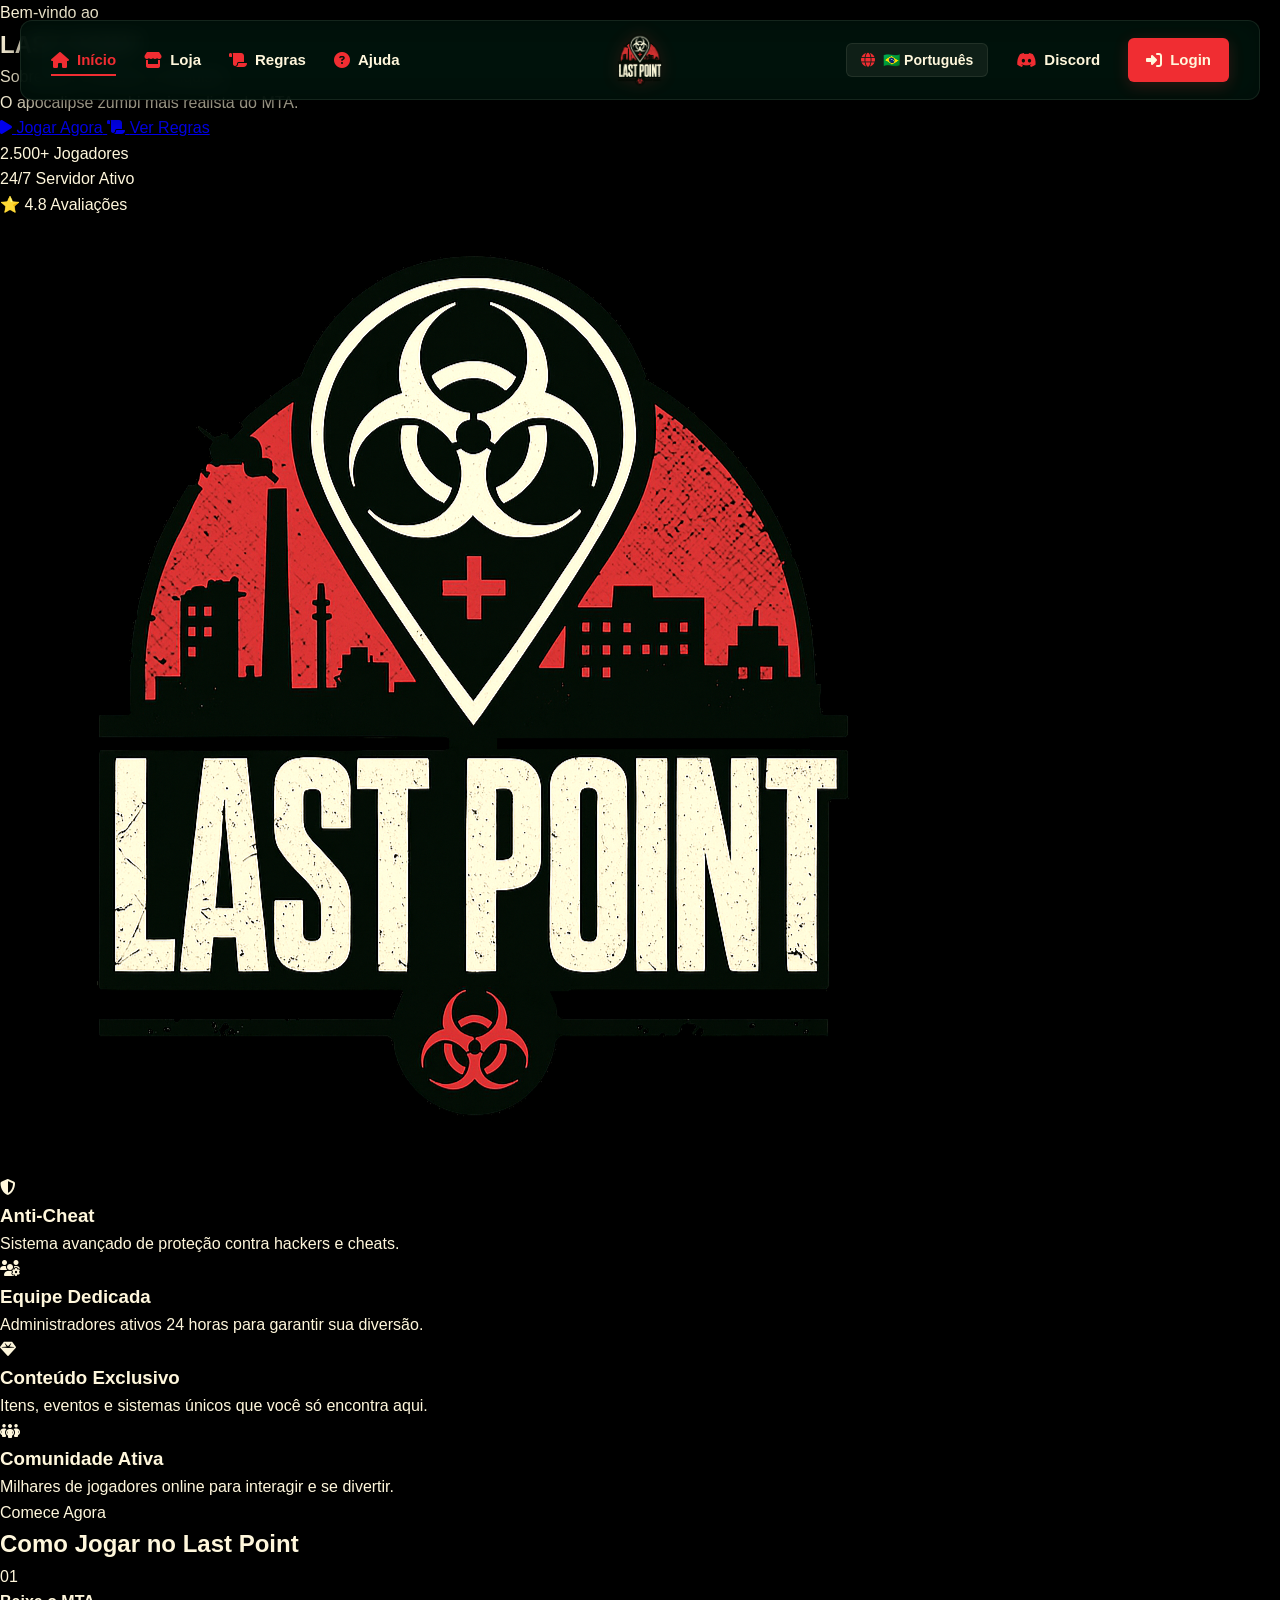
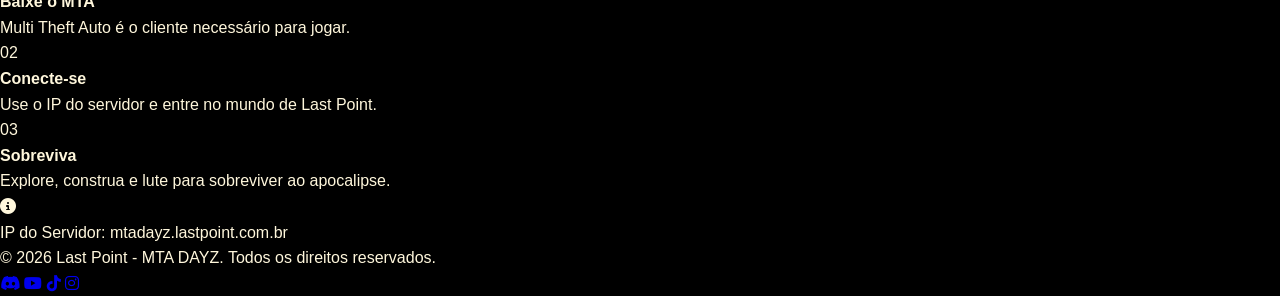
==== LP-DAYZ/index.html @ 7739938d "BASE INICIAL TODA A IDEIA BASE DO SITE" ====
<!DOCTYPE html>
<html lang="pt-br">

<head>
    <meta charset="UTF-8">
    <meta name="viewport" content="width=device-width, initial-scale=1.0">
    <title>MTA DAYZ - Last Point</title>

    <link rel="stylesheet" href="style.css">
    <link rel="stylesheet" href="index.css">
    <link rel="stylesheet" href="https://cdnjs.cloudflare.com/ajax/libs/font-awesome/6.5.2/css/all.min.css">
</head>

<body>

    <!-- ==========================================
           NAVBAR (Barra de Navegação)
           ========================================== -->

    <nav class="navbar">

        <div class="navbar-esquerda">
            <a href="index.html" class="ativo">
                <i class="fa-solid fa-house"></i>
                <span data-trad-nav="inicio">Início</span>
            </a>
            <a href="loja.html">
                <i class="fa-solid fa-store"></i>
                <span data-trad-nav="loja">Loja</span>
            </a>
            <a href="regras.html">
                <i class="fa-solid fa-scroll"></i>
                <span data-trad-nav="regras">Regras</span>
            </a>
            <a href="ajuda.html">
                <i class="fa-solid fa-circle-question"></i>
                <span data-trad-nav="ajuda">Ajuda</span>
            </a>
        </div>

        <img
            class="navbar-logo"
            src="assets/logo.png"
            alt="Last Point - Logo"
        >

        <div class="navbar-direita">
            <!-- Botão de idioma -->
            <div class="container-idioma">
                <button class="botao-idioma">
                    <i class="fa-solid fa-globe"></i>
                    <span>🇧🇷 Português</span>
                </button>
                <div class="dropdown-idiomas">
                    <button class="opcao-idioma ativo" data-idioma="pt">
                        <span class="flag">🇧🇷</span>
                        Português
                    </button>
                    <button class="opcao-idioma" data-idioma="en">
                        <span class="flag">🇺🇸</span>
                        English
                    </button>
                </div>
            </div>

            <a href="#">
                <i class="fa-brands fa-discord"></i>
                <span data-trad-nav="discord">Discord</span>
            </a>
            <a href="#" class="botao-login">
                <i class="fa-solid fa-right-to-bracket"></i>
                <span data-trad-nav="login">Login</span>
            </a>
        </div>

    </nav>


    <!-- ==========================================
           CONTEÚDO PRINCIPAL - HERO / DESTAQUE
           ========================================== -->

    <main class="pagina-inicial">

        <!-- SEÇÃO HERO -->
        <section class="hero">
            <div class="hero-conteudo">
                <span class="hero-etiqueta" data-trad="index.bemVindo">Bem-vindo ao</span>
                <h1 data-trad="index.titulo">LAST POINT</h1>
                <p class="hero-descricao" data-trad="index.subtitulo">
                    Sobreviva. Construa. Conquiste.
                    <br>
                    <span data-trad="index.descricao">O apocalipse zumbi mais realista do MTA.</span>
                </p>

                <div class="hero-botoes">
                    <a href="#" class="botao-primario">
                        <i class="fa-solid fa-play"></i>
                        <span data-trad="index.jogar">Jogar Agora</span>
                    </a>
                    <a href="regras.html" class="botao-secundario">
                        <i class="fa-solid fa-scroll"></i>
                        <span data-trad="index.verRegras">Ver Regras</span>
                    </a>
                </div>

                <div class="hero-stats">
                    <div class="stat-item">
                        <span class="stat-numero">2.500+</span>
                        <span class="stat-rotulo" data-trad="index.jogadores">Jogadores</span>
                    </div>
                    <div class="stat-item">
                        <span class="stat-numero">24/7</span>
                        <span class="stat-rotulo" data-trad="index.servidorAtivo">Servidor Ativo</span>
                    </div>
                    <div class="stat-item">
                        <span class="stat-numero">⭐ 4.8</span>
                        <span class="stat-rotulo" data-trad="index.avaliacoes">Avaliações</span>
                    </div>
                </div>
            </div>

            <div class="hero-imagem">
                <img src="assets/logo.png" alt="Last Point" class="hero-logo-grande">
            </div>
        </section>

        <!-- SEÇÃO DIFERENCIAIS -->
        <section class="diferenciais">
            <div class="diferencial-card">
                <div class="diferencial-icone">
                    <i class="fa-solid fa-shield-halved"></i>
                </div>
                <h3 data-trad="index.diferenciais.antiCheat">Anti-Cheat</h3>
                <p data-trad="index.diferenciais.antiCheatDesc">Sistema avançado de proteção contra hackers e cheats.</p>
            </div>

            <div class="diferencial-card">
                <div class="diferencial-icone">
                    <i class="fa-solid fa-users-gear"></i>
                </div>
                <h3 data-trad="index.diferenciais.equipe">Equipe Dedicada</h3>
                <p data-trad="index.diferenciais.equipeDesc">Administradores ativos 24 horas para garantir sua diversão.</p>
            </div>

            <div class="diferencial-card">
                <div class="diferencial-icone">
                    <i class="fa-solid fa-gem"></i>
                </div>
                <h3 data-trad="index.diferenciais.conteudo">Conteúdo Exclusivo</h3>
                <p data-trad="index.diferenciais.conteudoDesc">Itens, eventos e sistemas únicos que você só encontra aqui.</p>
            </div>

            <div class="diferencial-card">
                <div class="diferencial-icone">
                    <i class="fa-solid fa-people-group"></i>
                </div>
                <h3 data-trad="index.diferenciais.comunidade">Comunidade Ativa</h3>
                <p data-trad="index.diferenciais.comunidadeDesc">Milhares de jogadores online para interagir e se divertir.</p>
            </div>
        </section>

        <!-- SEÇÃO COMO JOGAR -->
        <section class="como-jogar">
            <span class="secao-etiqueta" data-trad="index.bemVindo">Comece Agora</span>
            <h2>
                <span data-trad="index.comoJogar.titulo">Como Jogar no</span>
                <span class="destaque-texto" data-trad="index.comoJogar.destaque">Last Point</span>
            </h2>

            <div class="passos-grid">
                <div class="passo-item">
                    <span class="passo-numero">01</span>
                    <h4 data-trad="index.comoJogar.passo1">Baixe o MTA</h4>
                    <p data-trad="index.comoJogar.passo1Desc">Multi Theft Auto é o cliente necessário para jogar.</p>
                </div>

                <div class="passo-item">
                    <span class="passo-numero">02</span>
                    <h4 data-trad="index.comoJogar.passo2">Conecte-se</h4>
                    <p data-trad="index.comoJogar.passo2Desc">Use o IP do servidor e entre no mundo de Last Point.</p>
                </div>

                <div class="passo-item">
                    <span class="passo-numero">03</span>
                    <h4 data-trad="index.comoJogar.passo3">Sobreviva</h4>
                    <p data-trad="index.comoJogar.passo3Desc">Explore, construa e lute para sobreviver ao apocalipse.</p>
                </div>
            </div>

            <div class="passo-extra">
                <i class="fa-solid fa-circle-info"></i>
                <p>
                    <span data-trad="index.comoJogar.ipServidor">IP do Servidor:</span>
                    <span class="ip-servidor">mtadayz.lastpoint.com.br</span>
                </p>
            </div>
        </section>

        <!-- RODAPÉ SIMPLES -->
        <footer class="rodape">
            <p>© 2026 Last Point - MTA DAYZ. <span data-trad="index.rodape">Todos os direitos reservados.</span></p>
            <div class="rodape-social">
                <a href="#"><i class="fa-brands fa-discord"></i></a>
                <a href="#"><i class="fa-brands fa-youtube"></i></a>
                <a href="#"><i class="fa-brands fa-tiktok"></i></a>
                <a href="#"><i class="fa-brands fa-instagram"></i></a>
            </div>
        </footer>

    </main>

    <!-- ==========================================
           SCRIPTS
           ========================================== -->

    <script src="traducoes.js"></script>
    <script src="idioma.js"></script>

</body>
</html>
---- LP-DAYZ/style.css ----
/* ============================================
   VARIÁVEIS GLOBAIS (Tema do Servidor)
   ============================================ */

:root {
    /* Cores principais */
    --cor-fundo: #000000;
    --cor-fundo-escuro: #00140D;
    --cor-fundo-medio: #00251A;

    /* Cores de destaque (vermelho) */
    --cor-destaque: #F02D32;
    --cor-destaque-escuro: #A91F25;

    /* Cores de texto */
    --cor-texto-claro: #FFF7DC;
    --cor-texto-medio: #D8D1B8;

    /* Cores neutras */
    --cor-cinza: #181A18;

    /* Bordas e sombras */
    --borda-padrao: rgba(255, 247, 220, 0.08);
    --borda-destaque: rgba(240, 45, 50, 0.25);
    --sombra-padrao: 0 8px 30px rgba(0, 0, 0, 0.7);
    --sombra-destaque: 0 6px 20px rgba(240, 45, 50, 0.35);
}


/* ============================================
   RESET E BASE
   ============================================ */

* {
    margin: 0;
    padding: 0;
    box-sizing: border-box;
}

body {
    background: var(--cor-fundo);
    color: var(--cor-texto-claro);
    font-family: 'Segoe UI', Arial, Helvetica, sans-serif;
    min-height: 100vh;
    line-height: 1.6;
}


/* ============================================
   NAVBAR (Barra de Navegação)
   ============================================ */

.navbar {
    background: rgba(0, 20, 13, 0.92);
    width: calc(100% - 40px);
    height: 80px;
    padding: 15px 30px;
    display: flex;
    align-items: center;
    justify-content: space-between;

    position: fixed;
    top: 20px;
    left: 20px;
    z-index: 1000;

    border-radius: 12px;
    border: 1px solid var(--borda-padrao);
    box-shadow: var(--sombra-padrao), inset 0 0 20px rgba(0, 0, 0, 0.3);
    backdrop-filter: blur(10px);
}

/* Grupo de links à esquerda */
.navbar-esquerda {
    display: flex;
    align-items: center;
    gap: 28px;
}

/* Grupo de links à direita */
.navbar-direita {
    display: flex;
    align-items: center;
    gap: 28px;
}

/* Links da navbar */
.navbar a {
    color: var(--cor-texto-claro);
    text-decoration: none;
    display: flex;
    align-items: center;
    gap: 8px;
    font-size: 15px;
    font-weight: 600;
    transition: all 0.3s ease;
    position: relative;
}

/* Linha de destaque no hover */
.navbar a::after {
    content: '';
    position: absolute;
    bottom: -4px;
    left: 0;
    width: 0;
    height: 2px;
    background: var(--cor-destaque);
    transition: width 0.3s ease;
}

.navbar a:hover::after {
    width: 100%;
}

.navbar a:hover {
    color: var(--cor-destaque);
    transform: translateY(-1px);
}

/* Ícones da navbar */
.navbar i {
    color: var(--cor-destaque);
    font-size: 16px;
    transition: all 0.3s ease;
}

.navbar a:hover i {
    color: var(--cor-texto-claro);
    transform: scale(1.15);
}

/* Link ativo (página atual) */
.navbar a.ativo {
    color: var(--cor-destaque);
}

.navbar a.ativo::after {
    width: 100%;
}

/* Logo centralizado */
.navbar-logo {
    width: 55px;
    height: 55px;
    object-fit: contain;
    position: absolute;
    left: 50%;
    transform: translateX(-50%);
    filter: drop-shadow(0 0 8px rgba(240, 45, 50, 0.15));
    transition: all 0.3s ease;
}

.navbar-logo:hover {
    transform: translateX(-50%) scale(1.08);
    filter: drop-shadow(0 0 12px rgba(240, 45, 50, 0.35));
}

/* Botão de login (destacado) */
.navbar-direita .botao-login {
    background: var(--cor-destaque);
    color: var(--cor-texto-claro);
    padding: 10px 18px;
    border-radius: 6px;
    box-shadow: 0 4px 15px rgba(240, 45, 50, 0.2);
}

.navbar-direita .botao-login::after {
    display: none;
}

.navbar-direita .botao-login:hover {
    background: var(--cor-destaque-escuro);
    color: white;
    transform: translateY(-2px);
    box-shadow: var(--sombra-destaque);
}

.navbar-direita .botao-login i {
    color: var(--cor-texto-claro);
}


/* ============================================
   RESPONSIVIDADE DA NAVBAR
   ============================================ */

@media (max-width: 850px) {
    .navbar {
        height: 70px;
        padding: 12px 20px;
        top: 12px;
        left: 12px;
        width: calc(100% - 24px);
    }

    .navbar-esquerda {
        gap: 15px;
    }

    .navbar-direita {
        gap: 15px;
    }

    .navbar a {
        font-size: 13px;
    }

    .navbar a span {
        display: none;
    }

    .navbar-logo {
        width: 42px;
        height: 42px;
    }
}

@media (max-width: 500px) {
    .navbar {
        height: 60px;
        padding: 10px 14px;
        top: 8px;
        left: 8px;
        width: calc(100% - 16px);
        border-radius: 8px;
    }

    .navbar-esquerda {
        gap: 10px;
    }

    .navbar-direita {
        gap: 10px;
    }

    .navbar a {
        font-size: 12px;
        gap: 4px;
    }

    .navbar-logo {
        width: 34px;
        height: 34px;
    }

    .navbar-direita .botao-login {
        padding: 6px 12px;
        font-size: 11px;
    }
}

/* Adicione ao final do arquivo style.css */

/* ============================================
   BOTÃO DE IDIOMA
   ============================================ */

.container-idioma {
    position: relative;
}

.botao-idioma {
    display: flex;
    align-items: center;
    gap: 8px;
    background: rgba(255, 247, 220, 0.06);
    border: 1px solid var(--borda-padrao);
    border-radius: 6px;
    padding: 8px 14px;
    color: var(--cor-texto-claro);
    cursor: pointer;
    font-size: 14px;
    font-weight: 600;
    transition: all 0.3s ease;
    font-family: inherit;
}

.botao-idioma:hover {
    background: rgba(255, 247, 220, 0.12);
    border-color: var(--cor-destaque);
}

.botao-idioma i {
    color: var(--cor-destaque);
    font-size: 14px;
}

.dropdown-idiomas {
    position: absolute;
    top: calc(100% + 8px);
    right: 0;
    min-width: 160px;
    background: rgba(0, 20, 13, 0.95);
    border: 1px solid var(--borda-padrao);
    border-radius: 8px;
    padding: 6px;
    box-shadow: var(--sombra-padrao);
    backdrop-filter: blur(10px);
    opacity: 0;
    visibility: hidden;
    transform: translateY(-8px);
    transition: all 0.3s ease;
    z-index: 1001;
}

.dropdown-idiomas.aberto {
    opacity: 1;
    visibility: visible;
    transform: translateY(0);
}

.opcao-idioma {
    display: flex;
    align-items: center;
    gap: 10px;
    width: 100%;
    padding: 8px 14px;
    background: none;
    border: none;
    border-radius: 4px;
    color: var(--cor-texto-medio);
    cursor: pointer;
    font-size: 14px;
    font-weight: 500;
    transition: all 0.2s ease;
    font-family: inherit;
}

.opcao-idioma:hover {
    background: rgba(240, 45, 50, 0.08);
    color: var(--cor-texto-claro);
}

.opcao-idioma.ativo {
    background: rgba(240, 45, 50, 0.12);
    color: var(--cor-destaque);
}

.opcao-idioma .flag {
    font-size: 18px;
}

/* ============================================
   RESPONSIVIDADE DO IDIOMA
   ============================================ */

@media (max-width: 850px) {
    .botao-idioma {
        padding: 6px 10px;
        font-size: 12px;
    }

    .botao-idioma span {
        display: none;
    }

    .dropdown-idiomas {
        min-width: 140px;
        right: -10px;
    }
}

@media (max-width: 500px) {
    .botao-idioma {
        padding: 4px 8px;
        font-size: 11px;
    }

    .botao-idioma i {
        font-size: 12px;
    }

    .dropdown-idiomas {
        min-width: 120px;
        right: -5px;
    }

    .opcao-idioma {
        font-size: 12px;
        padding: 6px 10px;
    }
}
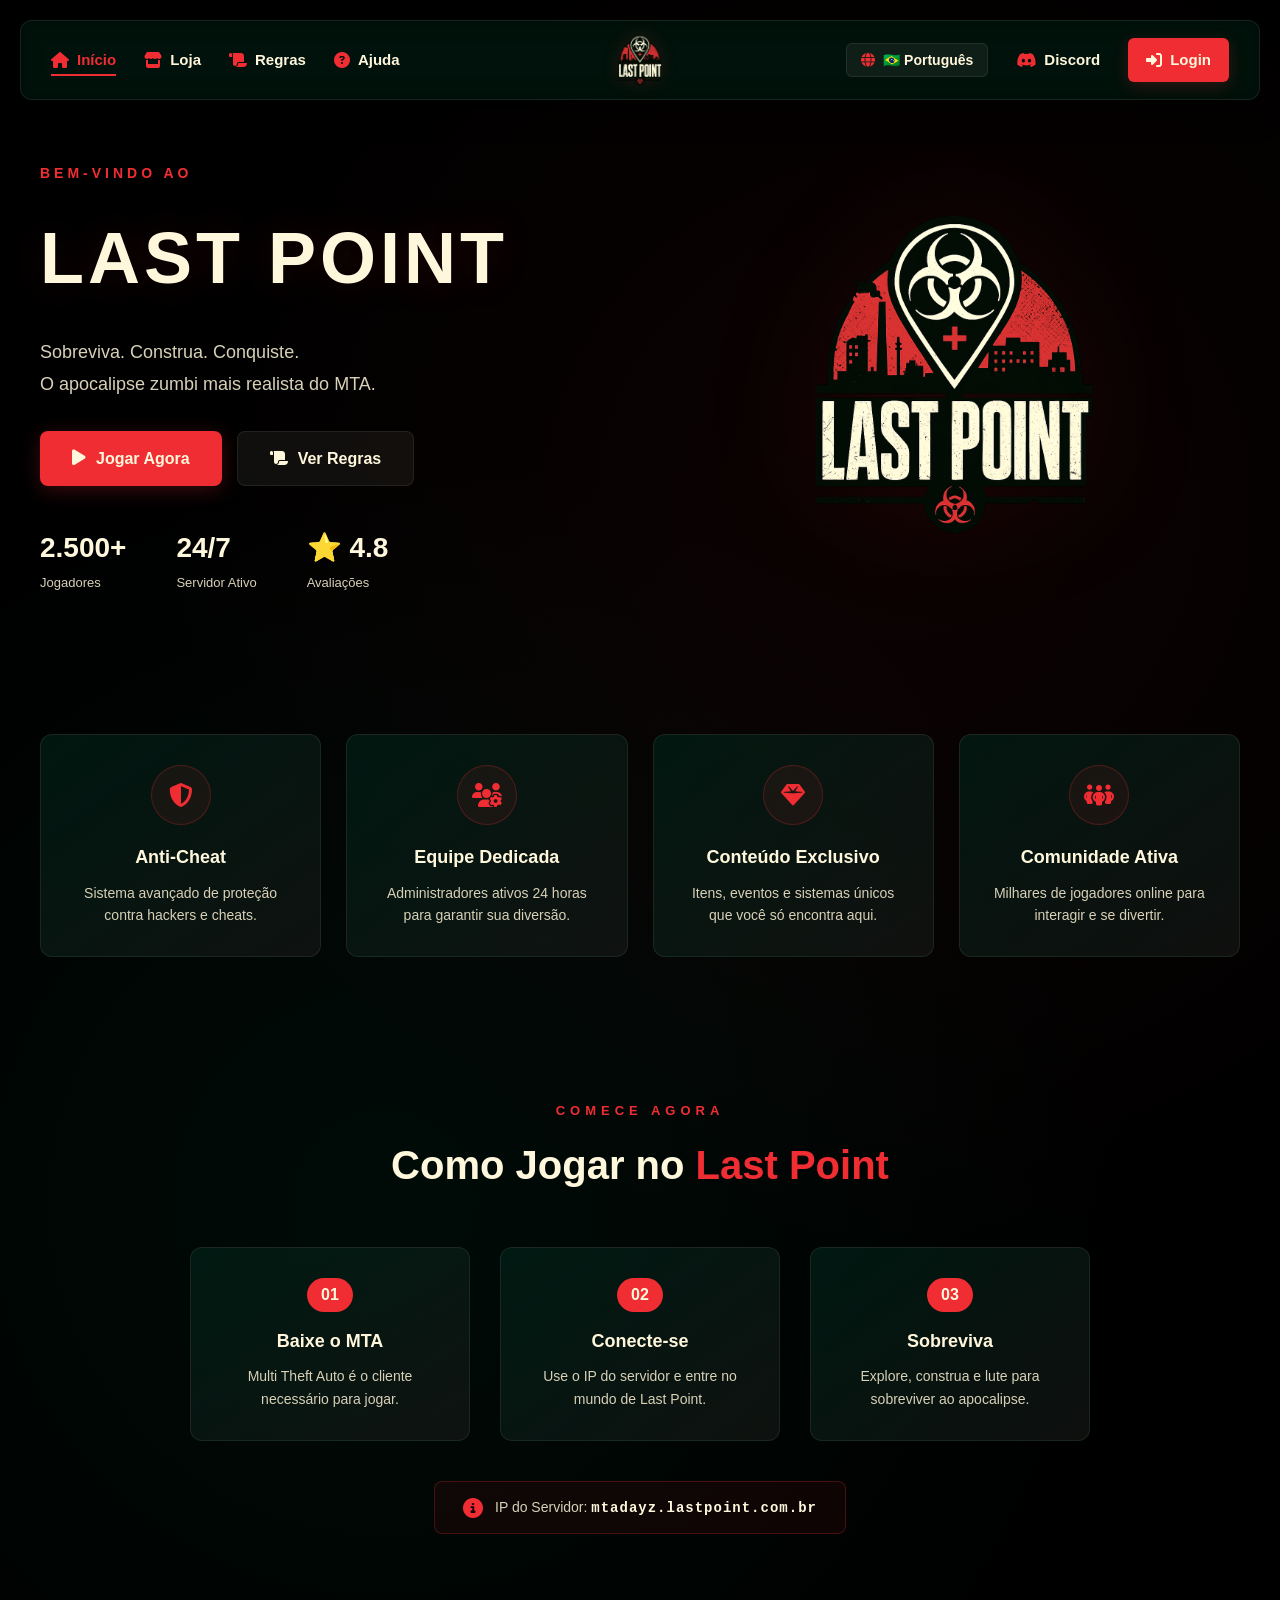
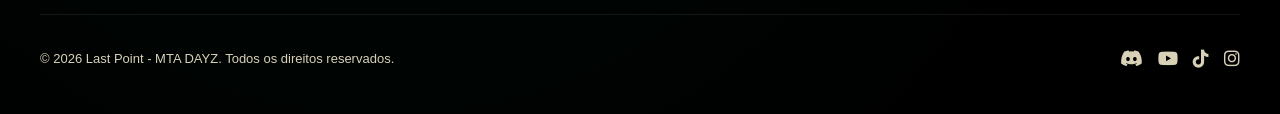
==== commit d4a99af9: "UPDATE 02/09/26 - Correção de tradução do site - Novo css e html pra aba inicial com novas funciona" ====
--- a/LP-DAYZ/index.html
+++ b/LP-DAYZ/index.html
@@ -7,14 +7,13 @@
     <title>MTA DAYZ - Last Point</title>
 
     <link rel="stylesheet" href="style.css">
-    <link rel="stylesheet" href="index.css">
     <link rel="stylesheet" href="https://cdnjs.cloudflare.com/ajax/libs/font-awesome/6.5.2/css/all.min.css">
 </head>
 
 <body>
 
     <!-- ==========================================
-           NAVBAR (Barra de Navegação)
+           NAVBAR
            ========================================== -->
 
     <nav class="navbar">
@@ -45,7 +44,6 @@
         >
 
         <div class="navbar-direita">
-            <!-- Botão de idioma -->
             <div class="container-idioma">
                 <button class="botao-idioma">
                     <i class="fa-solid fa-globe"></i>
@@ -77,45 +75,44 @@
 
 
     <!-- ==========================================
-           CONTEÚDO PRINCIPAL - HERO / DESTAQUE
+           CONTEÚDO PRINCIPAL
            ========================================== -->
 
     <main class="pagina-inicial">
 
-        <!-- SEÇÃO HERO -->
         <section class="hero">
             <div class="hero-conteudo">
-                <span class="hero-etiqueta" data-trad="index.bemVindo">Bem-vindo ao</span>
-                <h1 data-trad="index.titulo">LAST POINT</h1>
-                <p class="hero-descricao" data-trad="index.subtitulo">
-                    Sobreviva. Construa. Conquiste.
+                <span class="hero-etiqueta" data-trad="bemVindo">Bem-vindo ao</span>
+                <h1 data-trad="titulo">LAST POINT</h1>
+                <p class="hero-descricao">
+                    <span data-trad="subtitulo">Sobreviva. Construa. Conquiste.</span>
                     <br>
-                    <span data-trad="index.descricao">O apocalipse zumbi mais realista do MTA.</span>
+                    <span data-trad="descricao">O apocalipse zumbi mais realista do MTA.</span>
                 </p>
 
                 <div class="hero-botoes">
                     <a href="#" class="botao-primario">
                         <i class="fa-solid fa-play"></i>
-                        <span data-trad="index.jogar">Jogar Agora</span>
+                        <span data-trad="jogar">Jogar Agora</span>
                     </a>
                     <a href="regras.html" class="botao-secundario">
                         <i class="fa-solid fa-scroll"></i>
-                        <span data-trad="index.verRegras">Ver Regras</span>
+                        <span data-trad="verRegras">Ver Regras</span>
                     </a>
                 </div>
 
                 <div class="hero-stats">
                     <div class="stat-item">
                         <span class="stat-numero">2.500+</span>
-                        <span class="stat-rotulo" data-trad="index.jogadores">Jogadores</span>
+                        <span class="stat-rotulo" data-trad="jogadores">Jogadores</span>
                     </div>
                     <div class="stat-item">
                         <span class="stat-numero">24/7</span>
-                        <span class="stat-rotulo" data-trad="index.servidorAtivo">Servidor Ativo</span>
+                        <span class="stat-rotulo" data-trad="servidorAtivo">Servidor Ativo</span>
                     </div>
                     <div class="stat-item">
                         <span class="stat-numero">⭐ 4.8</span>
-                        <span class="stat-rotulo" data-trad="index.avaliacoes">Avaliações</span>
+                        <span class="stat-rotulo" data-trad="avaliacoes">Avaliações</span>
                     </div>
                 </div>
             </div>
@@ -125,81 +122,78 @@
             </div>
         </section>
 
-        <!-- SEÇÃO DIFERENCIAIS -->
         <section class="diferenciais">
             <div class="diferencial-card">
                 <div class="diferencial-icone">
                     <i class="fa-solid fa-shield-halved"></i>
                 </div>
-                <h3 data-trad="index.diferenciais.antiCheat">Anti-Cheat</h3>
-                <p data-trad="index.diferenciais.antiCheatDesc">Sistema avançado de proteção contra hackers e cheats.</p>
+                <h3 data-trad="diferenciais.antiCheat">Anti-Cheat</h3>
+                <p data-trad="diferenciais.antiCheatDesc">Sistema avançado de proteção contra hackers e cheats.</p>
             </div>
 
             <div class="diferencial-card">
                 <div class="diferencial-icone">
                     <i class="fa-solid fa-users-gear"></i>
                 </div>
-                <h3 data-trad="index.diferenciais.equipe">Equipe Dedicada</h3>
-                <p data-trad="index.diferenciais.equipeDesc">Administradores ativos 24 horas para garantir sua diversão.</p>
+                <h3 data-trad="diferenciais.equipe">Equipe Dedicada</h3>
+                <p data-trad="diferenciais.equipeDesc">Administradores ativos 24 horas para garantir sua diversão.</p>
             </div>
 
             <div class="diferencial-card">
                 <div class="diferencial-icone">
                     <i class="fa-solid fa-gem"></i>
                 </div>
-                <h3 data-trad="index.diferenciais.conteudo">Conteúdo Exclusivo</h3>
-                <p data-trad="index.diferenciais.conteudoDesc">Itens, eventos e sistemas únicos que você só encontra aqui.</p>
+                <h3 data-trad="diferenciais.conteudo">Conteúdo Exclusivo</h3>
+                <p data-trad="diferenciais.conteudoDesc">Itens, eventos e sistemas únicos que você só encontra aqui.</p>
             </div>
 
             <div class="diferencial-card">
                 <div class="diferencial-icone">
                     <i class="fa-solid fa-people-group"></i>
                 </div>
-                <h3 data-trad="index.diferenciais.comunidade">Comunidade Ativa</h3>
-                <p data-trad="index.diferenciais.comunidadeDesc">Milhares de jogadores online para interagir e se divertir.</p>
+                <h3 data-trad="diferenciais.comunidade">Comunidade Ativa</h3>
+                <p data-trad="diferenciais.comunidadeDesc">Milhares de jogadores online para interagir e se divertir.</p>
             </div>
         </section>
 
-        <!-- SEÇÃO COMO JOGAR -->
         <section class="como-jogar">
-            <span class="secao-etiqueta" data-trad="index.bemVindo">Comece Agora</span>
+            <span class="secao-etiqueta">Comece Agora</span>
             <h2>
-                <span data-trad="index.comoJogar.titulo">Como Jogar no</span>
-                <span class="destaque-texto" data-trad="index.comoJogar.destaque">Last Point</span>
+                <span data-trad="comoJogar.titulo">Como Jogar no</span>
+                <span class="destaque-texto" data-trad="comoJogar.destaque">Last Point</span>
             </h2>
 
             <div class="passos-grid">
                 <div class="passo-item">
                     <span class="passo-numero">01</span>
-                    <h4 data-trad="index.comoJogar.passo1">Baixe o MTA</h4>
-                    <p data-trad="index.comoJogar.passo1Desc">Multi Theft Auto é o cliente necessário para jogar.</p>
+                    <h4 data-trad="comoJogar.passo1">Baixe o MTA</h4>
+                    <p data-trad="comoJogar.passo1Desc">Multi Theft Auto é o cliente necessário para jogar.</p>
                 </div>
 
                 <div class="passo-item">
                     <span class="passo-numero">02</span>
-                    <h4 data-trad="index.comoJogar.passo2">Conecte-se</h4>
-                    <p data-trad="index.comoJogar.passo2Desc">Use o IP do servidor e entre no mundo de Last Point.</p>
+                    <h4 data-trad="comoJogar.passo2">Conecte-se</h4>
+                    <p data-trad="comoJogar.passo2Desc">Use o IP do servidor e entre no mundo de Last Point.</p>
                 </div>
 
                 <div class="passo-item">
                     <span class="passo-numero">03</span>
-                    <h4 data-trad="index.comoJogar.passo3">Sobreviva</h4>
-                    <p data-trad="index.comoJogar.passo3Desc">Explore, construa e lute para sobreviver ao apocalipse.</p>
+                    <h4 data-trad="comoJogar.passo3">Sobreviva</h4>
+                    <p data-trad="comoJogar.passo3Desc">Explore, construa e lute para sobreviver ao apocalipse.</p>
                 </div>
             </div>
 
             <div class="passo-extra">
                 <i class="fa-solid fa-circle-info"></i>
                 <p>
-                    <span data-trad="index.comoJogar.ipServidor">IP do Servidor:</span>
+                    <span data-trad="comoJogar.ipServidor">IP do Servidor:</span>
                     <span class="ip-servidor">mtadayz.lastpoint.com.br</span>
                 </p>
             </div>
         </section>
 
-        <!-- RODAPÉ SIMPLES -->
         <footer class="rodape">
-            <p>© 2026 Last Point - MTA DAYZ. <span data-trad="index.rodape">Todos os direitos reservados.</span></p>
+            <p>© 2026 Last Point - MTA DAYZ. <span data-trad="rodape">Todos os direitos reservados.</span></p>
             <div class="rodape-social">
                 <a href="#"><i class="fa-brands fa-discord"></i></a>
                 <a href="#"><i class="fa-brands fa-youtube"></i></a>
@@ -211,7 +205,7 @@
     </main>
 
     <!-- ==========================================
-           SCRIPTS
+           SCRIPTS - CARREGAR NA ORDEM CORRETA
            ========================================== -->
 
     <script src="traducoes.js"></script>
--- a/LP-DAYZ/style.css
+++ b/LP-DAYZ/style.css
@@ -180,77 +180,6 @@
     color: var(--cor-texto-claro);
 }
 
-
-/* ============================================
-   RESPONSIVIDADE DA NAVBAR
-   ============================================ */
-
-@media (max-width: 850px) {
-    .navbar {
-        height: 70px;
-        padding: 12px 20px;
-        top: 12px;
-        left: 12px;
-        width: calc(100% - 24px);
-    }
-
-    .navbar-esquerda {
-        gap: 15px;
-    }
-
-    .navbar-direita {
-        gap: 15px;
-    }
-
-    .navbar a {
-        font-size: 13px;
-    }
-
-    .navbar a span {
-        display: none;
-    }
-
-    .navbar-logo {
-        width: 42px;
-        height: 42px;
-    }
-}
-
-@media (max-width: 500px) {
-    .navbar {
-        height: 60px;
-        padding: 10px 14px;
-        top: 8px;
-        left: 8px;
-        width: calc(100% - 16px);
-        border-radius: 8px;
-    }
-
-    .navbar-esquerda {
-        gap: 10px;
-    }
-
-    .navbar-direita {
-        gap: 10px;
-    }
-
-    .navbar a {
-        font-size: 12px;
-        gap: 4px;
-    }
-
-    .navbar-logo {
-        width: 34px;
-        height: 34px;
-    }
-
-    .navbar-direita .botao-login {
-        padding: 6px 12px;
-        font-size: 11px;
-    }
-}
-
-/* Adicione ao final do arquivo style.css */
 
 /* ============================================
    BOTÃO DE IDIOMA
@@ -341,11 +270,41 @@
     font-size: 18px;
 }
 
-/* ============================================
-   RESPONSIVIDADE DO IDIOMA
+
+/* ============================================
+   RESPONSIVIDADE DA NAVBAR
    ============================================ */
 
 @media (max-width: 850px) {
+    .navbar {
+        height: 70px;
+        padding: 12px 20px;
+        top: 12px;
+        left: 12px;
+        width: calc(100% - 24px);
+    }
+
+    .navbar-esquerda {
+        gap: 15px;
+    }
+
+    .navbar-direita {
+        gap: 15px;
+    }
+
+    .navbar a {
+        font-size: 13px;
+    }
+
+    .navbar a span {
+        display: none;
+    }
+
+    .navbar-logo {
+        width: 42px;
+        height: 42px;
+    }
+
     .botao-idioma {
         padding: 6px 10px;
         font-size: 12px;
@@ -362,6 +321,38 @@
 }
 
 @media (max-width: 500px) {
+    .navbar {
+        height: 60px;
+        padding: 10px 14px;
+        top: 8px;
+        left: 8px;
+        width: calc(100% - 16px);
+        border-radius: 8px;
+    }
+
+    .navbar-esquerda {
+        gap: 10px;
+    }
+
+    .navbar-direita {
+        gap: 10px;
+    }
+
+    .navbar a {
+        font-size: 12px;
+        gap: 4px;
+    }
+
+    .navbar-logo {
+        width: 34px;
+        height: 34px;
+    }
+
+    .navbar-direita .botao-login {
+        padding: 6px 12px;
+        font-size: 11px;
+    }
+
     .botao-idioma {
         padding: 4px 8px;
         font-size: 11px;
@@ -380,4 +371,504 @@
         font-size: 12px;
         padding: 6px 10px;
     }
+}
+
+
+/* ============================================
+   PÁGINA INICIAL - ESTILOS
+   ============================================ */
+
+.pagina-inicial {
+    min-height: 100vh;
+    padding: 100px 30px 0;
+    background:
+        radial-gradient(
+            circle at 70% 30%,
+            rgba(240, 45, 50, 0.05),
+            transparent 50%
+        ),
+        radial-gradient(
+            circle at 30% 70%,
+            rgba(0, 37, 26, 0.3),
+            transparent 50%
+        ),
+        #000000;
+}
+
+
+/* ============================================
+   HERO
+   ============================================ */
+
+.hero {
+    max-width: 1200px;
+    margin: 0 auto;
+    padding: 60px 0 80px;
+    display: flex;
+    align-items: center;
+    gap: 60px;
+}
+
+.hero-conteudo {
+    flex: 1;
+}
+
+.hero-etiqueta {
+    color: var(--cor-destaque);
+    font-size: 14px;
+    font-weight: bold;
+    letter-spacing: 4px;
+    text-transform: uppercase;
+}
+
+.hero-conteudo h1 {
+    font-size: 72px;
+    font-weight: 900;
+    color: var(--cor-texto-claro);
+    margin: 15px 0 20px;
+    letter-spacing: 4px;
+    text-shadow: 0 0 40px rgba(240, 45, 50, 0.15);
+}
+
+.hero-descricao {
+    font-size: 18px;
+    color: var(--cor-texto-medio);
+    line-height: 1.8;
+    max-width: 500px;
+}
+
+
+/* ============================================
+   BOTÕES DO HERO
+   ============================================ */
+
+.hero-botoes {
+    display: flex;
+    gap: 15px;
+    margin: 30px 0 40px;
+    flex-wrap: wrap;
+}
+
+.botao-primario {
+    display: inline-flex;
+    align-items: center;
+    gap: 10px;
+    padding: 14px 32px;
+    background: var(--cor-destaque);
+    color: var(--cor-texto-claro);
+    border-radius: 8px;
+    text-decoration: none;
+    font-weight: 600;
+    font-size: 16px;
+    transition: all 0.3s ease;
+    box-shadow: 0 4px 20px rgba(240, 45, 50, 0.25);
+}
+
+.botao-primario:hover {
+    background: var(--cor-destaque-escuro);
+    transform: translateY(-3px);
+    box-shadow: 0 8px 30px rgba(240, 45, 50, 0.4);
+}
+
+.botao-primario i {
+    font-size: 18px;
+}
+
+.botao-secundario {
+    display: inline-flex;
+    align-items: center;
+    gap: 10px;
+    padding: 14px 32px;
+    background: rgba(255, 247, 220, 0.06);
+    color: var(--cor-texto-claro);
+    border-radius: 8px;
+    text-decoration: none;
+    font-weight: 600;
+    font-size: 16px;
+    border: 1px solid var(--borda-padrao);
+    transition: all 0.3s ease;
+}
+
+.botao-secundario:hover {
+    background: rgba(255, 247, 220, 0.12);
+    transform: translateY(-3px);
+    border-color: var(--cor-destaque);
+}
+
+
+/* ============================================
+   STATS DO HERO
+   ============================================ */
+
+.hero-stats {
+    display: flex;
+    gap: 50px;
+}
+
+.stat-item {
+    display: flex;
+    flex-direction: column;
+}
+
+.stat-numero {
+    font-size: 28px;
+    font-weight: 900;
+    color: var(--cor-texto-claro);
+}
+
+.stat-rotulo {
+    font-size: 13px;
+    color: var(--cor-texto-medio);
+    margin-top: 2px;
+}
+
+
+/* ============================================
+   IMAGEM DO HERO
+   ============================================ */
+
+.hero-imagem {
+    flex: 1;
+    display: flex;
+    justify-content: center;
+    align-items: center;
+}
+
+.hero-logo-grande {
+    width: 350px;
+    height: 350px;
+    object-fit: contain;
+    filter: drop-shadow(0 0 60px rgba(240, 45, 50, 0.08));
+    animation: flutuar 4s ease-in-out infinite;
+}
+
+@keyframes flutuar {
+    0%, 100% { transform: translateY(0px); }
+    50% { transform: translateY(-15px); }
+}
+
+
+/* ============================================
+   DIFERENCIAIS
+   ============================================ */
+
+.diferenciais {
+    max-width: 1200px;
+    margin: 0 auto;
+    padding: 60px 0 80px;
+    display: grid;
+    grid-template-columns: repeat(4, 1fr);
+    gap: 25px;
+}
+
+.diferencial-card {
+    background:
+        linear-gradient(
+            145deg,
+            rgba(0, 37, 26, 0.6),
+            rgba(24, 26, 24, 0.6)
+        );
+    border: 1px solid var(--borda-padrao);
+    border-radius: 12px;
+    padding: 30px 25px;
+    text-align: center;
+    transition: all 0.3s ease;
+}
+
+.diferencial-card:hover {
+    transform: translateY(-6px);
+    border-color: rgba(240, 45, 50, 0.3);
+    box-shadow: 0 15px 40px rgba(0, 0, 0, 0.3);
+}
+
+.diferencial-icone {
+    width: 60px;
+    height: 60px;
+    margin: 0 auto 18px;
+    display: flex;
+    align-items: center;
+    justify-content: center;
+    border-radius: 50%;
+    background: rgba(240, 45, 50, 0.08);
+    border: 1px solid var(--borda-destaque);
+}
+
+.diferencial-icone i {
+    color: var(--cor-destaque);
+    font-size: 24px;
+}
+
+.diferencial-card h3 {
+    color: var(--cor-texto-claro);
+    font-size: 18px;
+    margin-bottom: 10px;
+}
+
+.diferencial-card p {
+    color: var(--cor-texto-medio);
+    font-size: 14px;
+    line-height: 1.6;
+}
+
+
+/* ============================================
+   COMO JOGAR
+   ============================================ */
+
+.como-jogar {
+    max-width: 1200px;
+    margin: 0 auto;
+    padding: 60px 0 80px;
+    text-align: center;
+}
+
+.secao-etiqueta {
+    color: var(--cor-destaque);
+    font-size: 13px;
+    font-weight: bold;
+    letter-spacing: 5px;
+    text-transform: uppercase;
+}
+
+.como-jogar h2 {
+    font-size: 40px;
+    color: var(--cor-texto-claro);
+    margin: 10px 0 50px;
+}
+
+.destaque-texto {
+    color: var(--cor-destaque);
+}
+
+.passos-grid {
+    display: grid;
+    grid-template-columns: repeat(3, 1fr);
+    gap: 30px;
+    max-width: 900px;
+    margin: 0 auto 40px;
+}
+
+.passo-item {
+    background:
+        linear-gradient(
+            145deg,
+            rgba(0, 37, 26, 0.6),
+            rgba(24, 26, 24, 0.6)
+        );
+    border: 1px solid var(--borda-padrao);
+    border-radius: 12px;
+    padding: 30px 25px;
+    transition: all 0.3s ease;
+}
+
+.passo-item:hover {
+    transform: translateY(-4px);
+    border-color: rgba(240, 45, 50, 0.2);
+}
+
+.passo-numero {
+    display: inline-block;
+    background: var(--cor-destaque);
+    color: var(--cor-texto-claro);
+    font-weight: 900;
+    font-size: 16px;
+    padding: 4px 14px;
+    border-radius: 20px;
+    margin-bottom: 15px;
+}
+
+.passo-item h4 {
+    color: var(--cor-texto-claro);
+    font-size: 18px;
+    margin-bottom: 10px;
+}
+
+.passo-item p {
+    color: var(--cor-texto-medio);
+    font-size: 14px;
+    line-height: 1.6;
+}
+
+.passo-extra {
+    display: inline-flex;
+    align-items: center;
+    gap: 12px;
+    background: rgba(240, 45, 50, 0.06);
+    border: 1px solid var(--borda-destaque);
+    border-radius: 8px;
+    padding: 14px 28px;
+}
+
+.passo-extra i {
+    color: var(--cor-destaque);
+    font-size: 20px;
+}
+
+.passo-extra p {
+    color: var(--cor-texto-medio);
+    font-size: 14px;
+}
+
+.ip-servidor {
+    color: var(--cor-texto-claro);
+    font-weight: bold;
+    font-family: 'Courier New', monospace;
+    letter-spacing: 1px;
+}
+
+
+/* ============================================
+   RODAPÉ
+   ============================================ */
+
+.rodape {
+    max-width: 1200px;
+    margin: 0 auto;
+    padding: 30px 0 40px;
+    border-top: 1px solid var(--borda-padrao);
+    display: flex;
+    justify-content: space-between;
+    align-items: center;
+    flex-wrap: wrap;
+    gap: 15px;
+}
+
+.rodape p {
+    color: var(--cor-texto-medio);
+    font-size: 13px;
+}
+
+.rodape-social {
+    display: flex;
+    gap: 15px;
+}
+
+.rodape-social a {
+    color: var(--cor-texto-medio);
+    font-size: 18px;
+    transition: all 0.3s ease;
+}
+
+.rodape-social a:hover {
+    color: var(--cor-destaque);
+    transform: translateY(-2px);
+}
+
+
+/* ============================================
+   RESPONSIVIDADE DA PÁGINA INICIAL
+   ============================================ */
+
+@media (max-width: 1000px) {
+    .hero {
+        flex-direction: column;
+        text-align: center;
+        gap: 30px;
+        padding: 40px 0 60px;
+    }
+
+    .hero-conteudo {
+        display: flex;
+        flex-direction: column;
+        align-items: center;
+    }
+
+    .hero-descricao {
+        max-width: 100%;
+    }
+
+    .hero-botoes {
+        justify-content: center;
+    }
+
+    .hero-stats {
+        gap: 30px;
+    }
+
+    .hero-logo-grande {
+        width: 250px;
+        height: 250px;
+    }
+
+    .diferenciais {
+        grid-template-columns: repeat(2, 1fr);
+    }
+
+    .passos-grid {
+        grid-template-columns: 1fr;
+        max-width: 400px;
+    }
+}
+
+@media (max-width: 700px) {
+    .pagina-inicial {
+        padding: 90px 20px 0;
+    }
+
+    .hero-conteudo h1 {
+        font-size: 42px;
+    }
+
+    .hero-descricao {
+        font-size: 16px;
+    }
+
+    .hero-stats {
+        flex-wrap: wrap;
+        justify-content: center;
+        gap: 20px;
+    }
+
+    .stat-numero {
+        font-size: 22px;
+    }
+
+    .diferenciais {
+        grid-template-columns: 1fr;
+        padding: 30px 0 50px;
+    }
+
+    .como-jogar h2 {
+        font-size: 30px;
+    }
+
+    .hero-logo-grande {
+        width: 180px;
+        height: 180px;
+    }
+
+    .rodape {
+        flex-direction: column;
+        text-align: center;
+    }
+
+    .botao-primario,
+    .botao-secundario {
+        padding: 12px 24px;
+        font-size: 14px;
+        width: 100%;
+        justify-content: center;
+    }
+}
+
+@media (max-width: 400px) {
+    .hero-conteudo h1 {
+        font-size: 32px;
+    }
+
+    .hero-botoes {
+        flex-direction: column;
+        width: 100%;
+    }
+
+    .passo-extra {
+        flex-direction: column;
+        text-align: center;
+        padding: 14px 18px;
+    }
+
+    .ip-servidor {
+        font-size: 12px;
+        word-break: break-all;
+    }
 }
